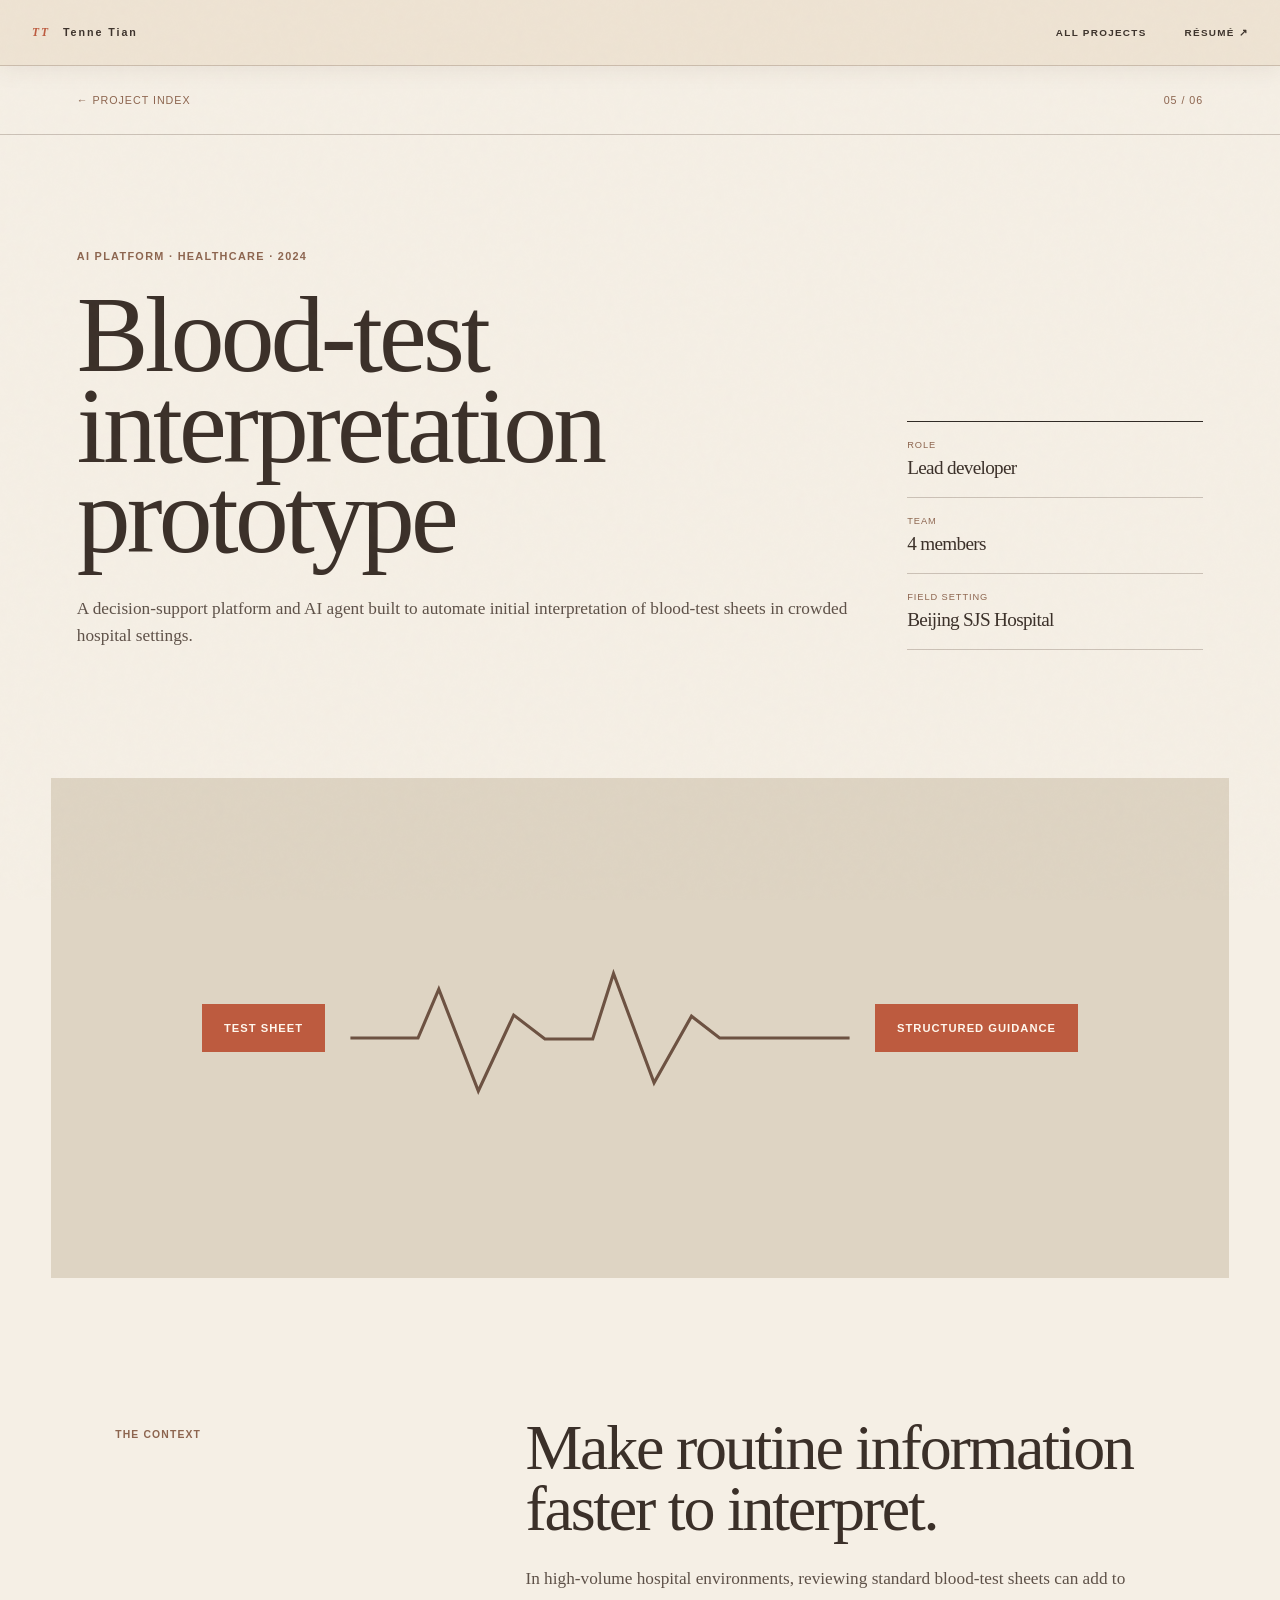
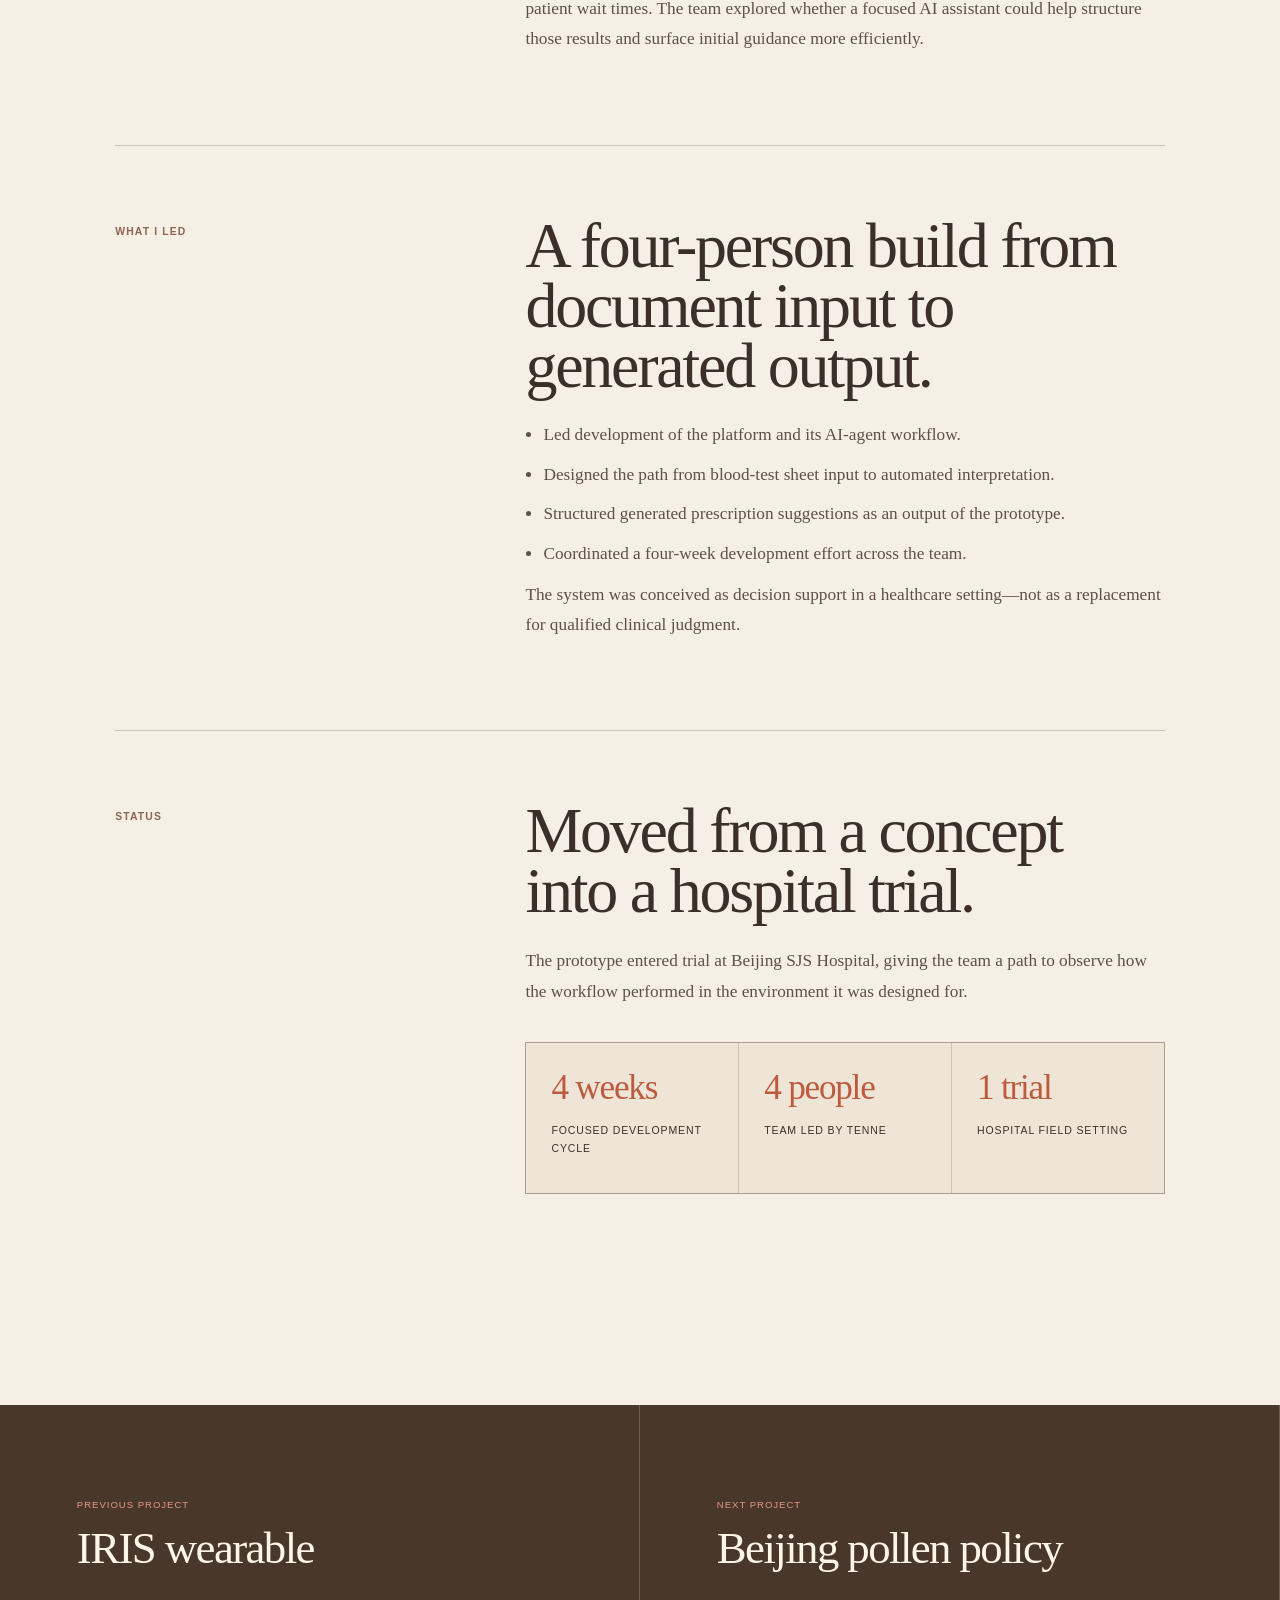
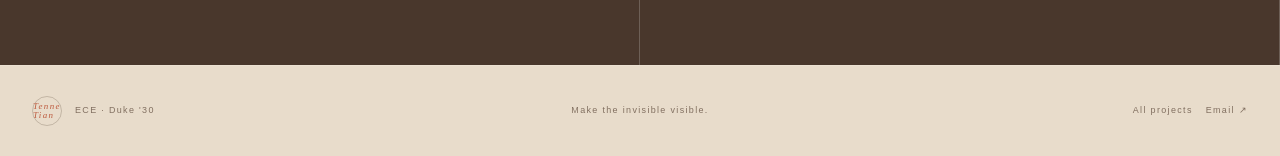
==== projects/blood-test-platform.html @ 82295b36 "Create Renaissance humanist visual theme" ====
<!doctype html><html lang="en"><head><meta charset="UTF-8"><meta name="viewport" content="width=device-width,initial-scale=1"><meta name="description" content="Tenne Tian's AI-assisted blood-test interpretation prototype."><title>Blood-Test Platform — Tenne Tian</title><link rel="icon" href="../assets/favicon.svg"><link rel="stylesheet" href="../styles.css?v=8"><link rel="stylesheet" href="project.css?v=3"><link rel="stylesheet" href="../renaissance.css?v=1"><script src="../script.js?v=7" defer></script></head><body class="project-page"><div class="scroll-progress"></div><header class="site-header"><a class="wordmark" href="../index.html"><span class="wordmark-mark">TT</span><span>Tenne Tian</span></a><nav><a href="../index.html#projects">All projects</a><a class="nav-cta" href="../TenneTian-Resume.pdf" target="_blank">Résumé ↗</a></nav></header><main><div class="project-breadcrumb"><a href="../index.html#projects">← Project index</a><span>05 / 06</span></div><section class="project-hero"><div><p class="project-kicker">AI platform · Healthcare · 2024</p><h1>Blood-test interpretation prototype</h1><p class="project-lede">A decision-support platform and AI agent built to automate initial interpretation of blood-test sheets in crowded hospital settings.</p></div><aside class="project-facts"><div><span>Role</span><strong>Lead developer</strong></div><div><span>Team</span><strong>4 members</strong></div><div><span>Field setting</span><strong>Beijing SJS Hospital</strong></div></aside></section><div class="project-visual system-visual medical"><span>Test sheet</span><svg viewBox="0 0 500 180"><path d="M10 100h65l20-47 38 98 34-73 30 23h46l20-63 39 105 36-64 27 21h125"/></svg><span>Structured guidance</span></div><div class="case-body"><section class="case-row"><p class="case-label">The context</p><div class="case-copy"><h2>Make routine information faster to interpret.</h2><p>In high-volume hospital environments, reviewing standard blood-test sheets can add to patient wait times. The team explored whether a focused AI assistant could help structure those results and surface initial guidance more efficiently.</p></div></section><section class="case-row"><p class="case-label">What I led</p><div class="case-copy"><h2>A four-person build from document input to generated output.</h2><ul><li>Led development of the platform and its AI-agent workflow.</li><li>Designed the path from blood-test sheet input to automated interpretation.</li><li>Structured generated prescription suggestions as an output of the prototype.</li><li>Coordinated a four-week development effort across the team.</li></ul><p>The system was conceived as decision support in a healthcare setting—not as a replacement for qualified clinical judgment.</p></div></section><section class="case-row"><p class="case-label">Status</p><div class="case-copy"><h2>Moved from a concept into a hospital trial.</h2><p>The prototype entered trial at Beijing SJS Hospital, giving the team a path to observe how the workflow performed in the environment it was designed for.</p><div class="fact-grid"><div><strong>4 weeks</strong><span>focused development cycle</span></div><div><strong>4 people</strong><span>team led by Tenne</span></div><div><strong>1 trial</strong><span>hospital field setting</span></div></div></div></section></div><nav class="project-next"><a href="iris.html"><span>Previous project</span><strong>IRIS wearable</strong></a><a href="pollen-policy.html"><span>Next project</span><strong>Beijing pollen policy</strong></a></nav></main><footer><div><strong>Tenne Tian</strong><span>ECE · Duke '30</span></div><p>Make the invisible visible.</p><div class="footer-links"><a href="../index.html#projects">All projects</a><a href="mailto:tenne.tian@duke.edu">Email ↗</a></div></footer></body></html>
---- styles.css ----
:root{--bg:#080d18;--bg2:#0d1423;--panel:#101927;--ink:#e7e9e5;--muted:#8a92a0;--line:rgba(190,202,219,.18);--line2:rgba(190,202,219,.1);--acid:#d7ff48;--blue:#83a7ff;--paper:#e8e8e2;--dark:#080d18;--serif:"Iowan Old Style",Baskerville,"Times New Roman",serif;--sans:Inter,"Helvetica Neue",Arial,sans-serif;--mono:"SFMono-Regular",Consolas,"Liberation Mono",monospace}*{box-sizing:border-box}html{scroll-behavior:smooth}body{margin:0;color:var(--ink);background:var(--bg);font-family:var(--sans);-webkit-font-smoothing:antialiased}body:before{content:"";position:fixed;inset:0;z-index:100;pointer-events:none;opacity:.025;background-image:url("data:image/svg+xml,%3Csvg viewBox='0 0 180 180' xmlns='http://www.w3.org/2000/svg'%3E%3Cfilter id='n'%3E%3CfeTurbulence type='fractalNoise' baseFrequency='.9' numOctaves='3' stitchTiles='stitch'/%3E%3C/filter%3E%3Crect width='100%25' height='100%25' filter='url(%23n)' opacity='.7'/%3E%3C/svg%3E")}a{color:inherit;text-decoration:none}img{display:block;width:100%}button{font:inherit}.sr-only{position:absolute;width:1px;height:1px;padding:0;margin:-1px;overflow:hidden;clip:rect(0,0,0,0);white-space:nowrap;border:0}.skip-link{position:fixed;top:10px;left:10px;z-index:200;padding:10px 15px;color:var(--dark);background:var(--acid);transform:translateY(-160%)}.skip-link:focus{transform:none}.scroll-progress{position:fixed;top:0;left:0;z-index:200;width:0;height:2px;background:var(--acid)}.grid-surface{background-image:linear-gradient(var(--line2) 1px,transparent 1px),linear-gradient(90deg,var(--line2) 1px,transparent 1px);background-size:56px 56px}.site-header{position:sticky;top:0;z-index:60;height:66px;display:flex;align-items:center;justify-content:space-between;padding:0 32px;background:rgba(5,8,14,.94);backdrop-filter:blur(16px);border-bottom:1px solid var(--line)}.wordmark{display:flex;align-items:center;gap:13px;font:500 .67rem/1 var(--mono);letter-spacing:.23em}.wordmark-box{display:grid;place-items:center;width:32px;height:32px;border:1px solid var(--line);font-size:.6rem;letter-spacing:0}.site-header nav{display:flex;gap:38px;font:500 .62rem/1 var(--mono);letter-spacing:.2em;text-transform:uppercase}.site-header nav a{transition:color .2s}.site-header nav a:hover{color:var(--acid)}.menu-toggle{display:none;padding:8px;border:0;background:transparent}.menu-toggle>span:not(.sr-only){display:block;width:24px;height:1px;margin:5px 0;background:var(--ink)}
.hero{position:relative;min-height:calc(100vh - 66px);display:grid;place-items:center;overflow:hidden;border-bottom:1px solid var(--line)}.corner{position:absolute;width:18px;height:18px}.corner:before,.corner:after{content:"";position:absolute;background:var(--muted)}.corner:before{width:18px;height:1px}.corner:after{width:1px;height:18px}.corner-tl{top:24px;left:24px}.corner-tr{top:24px;right:24px;transform:rotate(90deg)}.corner-bl{bottom:24px;left:24px;transform:rotate(-90deg)}.corner-br{right:24px;bottom:24px;transform:rotate(180deg)}.figure-label{position:absolute;inset:26px 32px auto;display:flex;justify-content:space-between;color:#68717f;font:500 .59rem/1 var(--mono);letter-spacing:.2em}.hero-core{position:relative;z-index:2;width:min(850px,82vw);padding:80px 0;text-align:center}.eyebrow{margin:0 0 32px;color:#9aa3b0;font:500 .69rem/1.5 var(--mono);letter-spacing:.28em}.hero h1,.about h2,.competition h2,.contact h2{margin:0;font-family:var(--serif);font-weight:400;letter-spacing:-.05em}.hero h1{font-size:clamp(5rem,10.5vw,10.5rem);line-height:.85}.hero h1 em,.about h2 em,.competition h2 em,.contact h2 em{color:#a7acb4;font-weight:400}.signal-rule{display:flex;align-items:center;justify-content:center;gap:13px;margin:55px auto 35px}.signal-rule span{width:135px;height:1px;background:var(--line)}.signal-rule i{width:8px;height:8px;border:1px solid #77808d;transform:rotate(45deg)}.hero-lede{max-width:690px;margin:0 auto 42px;color:#c4c8ca;font-family:var(--serif);font-size:clamp(1.15rem,2vw,1.55rem);line-height:1.45}.hero-actions{display:flex;align-items:center;justify-content:center;gap:10px}.pill{display:inline-flex;align-items:center;justify-content:center;min-height:42px;padding:0 23px;border:1px solid var(--line);border-radius:99px;color:#aab1bc;font:500 .62rem/1 var(--mono);letter-spacing:.18em;transition:color .2s,border .2s,background .2s}.pill:hover{color:var(--ink);border-color:#667080}.pill-primary{color:var(--dark);background:var(--acid);border-color:var(--acid)}.pill-primary:hover{color:var(--dark);background:#e4ff7a}.round-link{display:grid;place-items:center;width:42px;height:42px;border:1px solid var(--line);border-radius:50%;font-family:var(--mono);color:#aab1bc}.schematic{position:absolute;opacity:.52}.schematic svg{width:100%;fill:none;stroke:#77808d;stroke-width:1}.schematic-left{left:2.5%;top:15%;width:19vw}.schematic-right{right:2%;bottom:9%;width:27vw}.learn-more{position:absolute;bottom:25px;left:50%;display:flex;flex-direction:column;align-items:center;gap:11px;transform:translateX(-50%);color:#667080;font:500 .55rem/1 var(--mono);letter-spacing:.2em}.learn-more i{display:grid;place-items:center;width:34px;height:34px;border:1px solid var(--line);border-radius:50%;font-style:normal}.photo-ribbon{overflow:hidden;padding:26px 0;border-bottom:1px solid var(--line);background:#05080e}.photo-ribbon>p{margin:0 0 16px;padding-left:32px;color:#697281;font:500 .55rem/1 var(--mono);letter-spacing:.2em}.ribbon-track{display:flex;width:max-content;gap:8px;animation:marquee 38s linear infinite}.ribbon-track img{width:260px;height:110px;object-fit:cover;filter:grayscale(1) contrast(1.1);opacity:.62}@keyframes marquee{to{transform:translateX(-50%)}}
.section{position:relative;padding:clamp(110px,13vw,190px) 32px;border-bottom:1px solid var(--line)}.about-grid{max-width:1180px;margin:auto;display:grid;grid-template-columns:.78fr 1.22fr;gap:clamp(55px,9vw,130px);align-items:center}.portrait-frame{margin:0;padding:10px;border:1px solid var(--line)}.portrait-frame img{height:610px;object-fit:cover;object-position:55% center;filter:grayscale(.9) contrast(1.05)}.portrait-frame figcaption{padding:12px 3px 3px;color:#697281;font:500 .55rem/1 var(--mono);letter-spacing:.15em}.about-copy .eyebrow{margin-bottom:20px}.about-copy h2{font-size:clamp(4rem,7vw,7.4rem);line-height:.9}.about-copy>p:not(.eyebrow){margin:38px 0;color:#abb1ba;font-family:var(--serif);font-size:1.18rem;line-height:1.65}.about-copy h3{margin:55px 0 10px;font:500 .68rem/1 var(--mono);letter-spacing:.19em;text-transform:uppercase}.roles{margin:0;padding:0;border-top:1px solid var(--line);list-style:none}.roles li{display:grid;grid-template-columns:45px 1fr;padding:18px 0;border-bottom:1px solid var(--line)}.roles>li>span{color:#68717e;font:500 .65rem/1 var(--mono)}.roles div{display:flex;justify-content:space-between;gap:20px}.roles strong{font-family:var(--serif);font-size:1.05rem;font-weight:400}.roles small{color:#68717e;font:500 .55rem/1.4 var(--mono);letter-spacing:.09em}.text-arrow{display:inline-flex;justify-content:space-between;gap:60px;margin-top:36px;padding-bottom:8px;border-bottom:1px solid var(--line);color:#aeb5bf;font:500 .62rem/1 var(--mono);letter-spacing:.14em}.text-arrow span{color:var(--acid)}
.projects{background-color:#09080a;background-image:linear-gradient(rgba(131,80,75,.08) 1px,transparent 1px),linear-gradient(90deg,rgba(131,80,75,.08) 1px,transparent 1px);background-size:56px 56px}.project-controls{max-width:1216px;margin:0 auto 70px;display:flex;justify-content:space-between;align-items:flex-end;gap:35px;padding:30px 0;border-block:1px solid var(--line)}.control-label{margin:0 0 12px;color:#68717e;font:500 .55rem/1 var(--mono);letter-spacing:.19em}.filters{display:flex;gap:8px;flex-wrap:wrap}.filter,.year-filter{min-height:37px;padding:0 16px;border:1px solid var(--line);border-radius:99px;color:#87909d;background:transparent;cursor:pointer;font:500 .58rem/1 var(--mono);letter-spacing:.12em;transition:all .2s}.filter:hover,.year-filter:hover,.filter.is-active,.year-filter.is-active{color:var(--dark);background:var(--paper);border-color:var(--paper)}.year-group{max-width:1216px;margin:0 auto 90px}.year-group[hidden]{display:none}.year-heading{display:flex;align-items:baseline;gap:18px;margin-bottom:30px;padding-bottom:10px;border-bottom:1px solid var(--line)}.year-heading h2{margin:0;font-family:var(--serif);font-size:2.8rem;font-weight:400}.year-heading span{color:#697281;font:500 .55rem/1 var(--mono);letter-spacing:.17em}.project-grid{display:grid;grid-template-columns:repeat(3,1fr);border-top:1px solid var(--line);border-left:1px solid var(--line)}.project-card{min-width:0;border-right:1px solid var(--line);border-bottom:1px solid var(--line);background:rgba(5,8,13,.58)}.project-card[hidden]{display:none}.project-open{width:100%;height:100%;display:flex;flex-direction:column;padding:0;border:0;color:inherit;background:transparent;text-align:left;cursor:pointer}.project-media{position:relative;height:220px;overflow:hidden;border-bottom:1px solid var(--line);background:#0c121c}.project-media img{height:100%;object-fit:cover;filter:saturate(.68) brightness(.68) contrast(1.1);transition:filter .3s,transform .5s}.project-card:hover .project-media img{filter:saturate(.95) brightness(.82);transform:scale(1.025)}.badge{position:absolute;left:10px;top:10px;max-width:calc(100% - 20px);padding:7px 10px;border:1px solid var(--line);border-radius:99px;color:#d8dce1;background:rgba(5,8,13,.86);font:500 .52rem/1 var(--mono);letter-spacing:.11em}.project-summary{display:flex;flex:1;flex-direction:column;padding:24px 20px 20px}.project-summary h3{margin:0 0 12px;font-family:var(--serif);font-size:1.55rem;font-weight:400}.project-summary p{display:-webkit-box;overflow:hidden;-webkit-line-clamp:3;-webkit-box-orient:vertical;min-height:66px;margin:0 0 22px;color:#a7adb5;font-family:var(--serif);font-size:.98rem;line-height:1.45}.tags{display:flex;gap:6px;flex-wrap:wrap}.tags span{padding:5px 7px;border:1px solid var(--line);color:#78818e;font:500 .5rem/1 var(--mono);letter-spacing:.08em}.details-cue{display:flex;justify-content:space-between;margin-top:auto;padding-top:26px;color:#6e7783;font:500 .55rem/1 var(--mono);letter-spacing:.12em}.details-cue i{color:var(--acid);font-style:normal;transition:transform .2s}.project-card:hover .details-cue i{transform:translate(3px,-3px)}.diagram-media{display:grid;place-items:center}.mini-flow{display:flex;align-items:center;gap:6px;padding:20px}.mini-flow span{padding:9px;color:var(--dark);background:var(--acid);font:700 .5rem/1 var(--mono);letter-spacing:.08em}.mini-flow i{color:var(--blue);font-style:normal}.quote-media{display:flex;align-items:center;padding:35px;background:var(--acid)}.quote-media blockquote{margin:15px 0 0;color:var(--dark);font-family:var(--serif);font-size:1.55rem;line-height:1.05}.quote-media .badge{color:var(--ink);background:var(--dark)}.medical-media{background:#dce5f6}.medical-media svg{width:85%;fill:none;stroke:#173568;stroke-width:3}.medical-media .badge{color:var(--ink);background:var(--dark)}.no-results{max-width:1216px;margin:auto;padding:70px 0;text-align:center;color:#77808d;font:500 .62rem/1 var(--mono);letter-spacing:.18em}
.competition{background-color:#0a101c}.competition-heading{max-width:1216px;margin:0 auto 65px;display:grid;grid-template-columns:1.3fr .7fr;gap:70px;align-items:end}.competition-heading h2{font-size:clamp(4rem,7vw,7.5rem);line-height:.88}.competition-heading>p{margin:0;color:#8c95a2;font-family:var(--serif);font-size:1.08rem;line-height:1.6}.competition-grid{max-width:1216px;margin:auto;display:grid;grid-template-columns:repeat(4,1fr);grid-auto-rows:230px;gap:10px}.photo-slot{position:relative;margin:0;overflow:hidden;border:1px solid var(--line);background:#0d1522}.photo-slot.slot-wide{grid-column:span 2}.photo-slot.slot-tall{grid-row:span 2}.photo-slot img{height:100%;object-fit:cover;filter:grayscale(.65) saturate(.7)}.photo-slot figcaption{position:absolute;left:10px;bottom:10px;padding:7px 9px;color:#d8dce1;background:rgba(5,8,13,.85);font:500 .5rem/1 var(--mono);letter-spacing:.1em}.placeholder{position:absolute;inset:0;display:flex;flex-direction:column;align-items:center;justify-content:center;background-image:linear-gradient(45deg,transparent 49.7%,var(--line) 50%,transparent 50.3%),linear-gradient(-45deg,transparent 49.7%,var(--line) 50%,transparent 50.3%)}.placeholder:before,.placeholder:after{content:"";position:absolute;background:var(--line)}.placeholder:before{width:1px;height:46px}.placeholder:after{width:46px;height:1px}.placeholder span{position:absolute;left:12px;top:12px;color:#68717e;font:500 .62rem/1 var(--mono)}.placeholder p{margin:0 0 8px;color:#929aa6;font:500 .58rem/1 var(--mono);letter-spacing:.15em}.placeholder small{color:#596270;font:500 .48rem/1 var(--mono);letter-spacing:.13em}.contact{position:relative;min-height:650px;display:grid;place-items:center;padding:120px 30px}.contact-core{max-width:1040px;text-align:center}.contact h2{margin-bottom:50px;font-size:clamp(4rem,8vw,8.7rem);line-height:.88}.contact-core>div{display:flex;justify-content:center;gap:10px}footer{display:grid;grid-template-columns:1fr 1fr 1fr;gap:20px;align-items:center;padding:30px 32px;border-top:1px solid var(--line);color:#697281;font:500 .56rem/1 var(--mono);letter-spacing:.15em}footer>div:first-child,footer>div:last-child{display:flex;align-items:center;gap:13px}footer>div:last-child{justify-content:flex-end}footer strong{display:grid;place-items:center;width:30px;height:30px;border:1px solid var(--line);color:#adb4be;font-weight:500}footer p{margin:0;text-align:center}
.project-dialog{width:min(1040px,calc(100vw - 40px));max-height:calc(100vh - 40px);padding:0;border:1px solid #3a4452;color:var(--ink);background:#0b121e;box-shadow:0 30px 100px #000}.project-dialog::backdrop{background:rgba(0,0,0,.76);backdrop-filter:blur(5px)}.dialog-close{position:sticky;float:right;top:18px;right:18px;z-index:4;width:42px;height:42px;border:1px solid var(--line);border-radius:50%;color:var(--ink);background:#111a28;cursor:pointer;font-size:1.5rem}.dialog-content{padding:clamp(35px,6vw,80px)}.modal-kicker{margin-bottom:25px;color:var(--acid);font:500 .62rem/1 var(--mono);letter-spacing:.16em}.dialog-content>h2{max-width:800px;margin:0;font-family:var(--serif);font-size:clamp(3.3rem,7vw,7rem);font-weight:400;line-height:.88;letter-spacing:-.05em}.modal-lede{max-width:760px;margin:28px 0 45px;color:#aeb4bc;font-family:var(--serif);font-size:1.35rem;line-height:1.5}.modal-image{height:min(50vw,500px);object-fit:cover;margin-bottom:45px;border:1px solid var(--line)}.modal-columns{display:grid;grid-template-columns:1fr 1fr;gap:45px;padding-top:35px;border-top:1px solid var(--line)}.modal-columns h3{margin:0 0 14px;color:#87909c;font:500 .6rem/1 var(--mono);letter-spacing:.15em;text-transform:uppercase}.modal-columns p,.modal-columns li{color:#b3b9c0;font-family:var(--serif);font-size:1.05rem;line-height:1.65}.modal-columns ul{margin:0;padding-left:18px}.modal-link{display:inline-flex;margin-top:35px;padding-bottom:7px;border-bottom:1px solid var(--acid);color:var(--acid);font:500 .62rem/1 var(--mono);letter-spacing:.14em}.modal-system{display:flex;align-items:center;justify-content:center;gap:10px;flex-wrap:wrap;min-height:300px;margin-bottom:45px;padding:30px;border:1px solid var(--line);background:#0e1725}.modal-system span{padding:12px 15px;color:var(--dark);background:var(--acid);font:700 .55rem/1 var(--mono);letter-spacing:.09em}.modal-system i{color:var(--blue);font-style:normal}.medical-system{background:#dce5f6}.medical-system span{color:var(--ink);background:white}.medical-system i{color:#173568}.reveal{opacity:0;transform:translateY(20px);transition:opacity .65s,transform .65s}.reveal[data-delay="1"]{transition-delay:.08s}.reveal[data-delay="2"]{transition-delay:.16s}.reveal.is-visible{opacity:1;transform:none}
@media(max-width:1000px){.schematic{opacity:.25}.about-grid{grid-template-columns:1fr}.portrait-frame{max-width:600px}.portrait-frame img{height:520px}.project-grid{grid-template-columns:1fr 1fr}.competition-grid{grid-template-columns:repeat(3,1fr)}.competition-heading{grid-template-columns:1fr}}
@media(max-width:720px){.site-header{height:60px;padding:0 18px}.menu-toggle{display:block}.site-header nav{position:fixed;inset:60px 0 auto;display:none;flex-direction:column;gap:0;padding:18px;background:#070b13;border-bottom:1px solid var(--line)}.site-header nav.is-open{display:flex}.site-header nav a{padding:14px;border-bottom:1px solid var(--line)}.figure-label{inset:18px 20px auto;font-size:.5rem}.hero{min-height:calc(100svh - 60px)}.hero-core{width:88vw}.hero h1{font-size:clamp(4.3rem,22vw,7rem)}.hero-lede{font-size:1.08rem}.hero-actions{flex-wrap:wrap}.schematic-left{width:42vw;top:9%;left:-12%}.schematic-right{width:55vw;right:-12%;bottom:8%}.signal-rule span{width:80px}.photo-ribbon>p{padding-left:20px}.section{padding:110px 20px}.portrait-frame img{height:440px}.about-copy h2{font-size:4.2rem}.roles div{flex-direction:column;gap:7px}.project-controls{align-items:flex-start;flex-direction:column}.project-grid{grid-template-columns:1fr}.project-media{height:250px}.competition-grid{grid-template-columns:1fr 1fr;grid-auto-rows:180px}.photo-slot.slot-wide{grid-column:span 2}.competition-heading h2{font-size:4.1rem}.placeholder p{max-width:130px;text-align:center;line-height:1.45}.modal-columns{grid-template-columns:1fr}.modal-system i{display:none}footer{grid-template-columns:1fr;justify-items:start;gap:18px}footer p{text-align:left}footer>div:last-child{justify-content:flex-start;flex-wrap:wrap}.project-dialog{width:calc(100vw - 20px);max-height:calc(100vh - 20px)}.dialog-content{padding:35px 24px}.dialog-content>h2{font-size:3.35rem}}
@media(prefers-reduced-motion:reduce){html{scroll-behavior:auto}*,*:before,*:after{animation-duration:.01ms!important;animation-iteration-count:1!important;transition-duration:.01ms!important}.reveal{opacity:1;transform:none}}

/* Cinematic homepage — footage can be extended by adding another video and cue. */
.site-header{position:fixed;inset:0 0 auto;background:linear-gradient(to bottom,rgba(3,6,11,.82),rgba(3,6,11,.48));border-bottom-color:rgba(255,255,255,.12)}
section[id]{scroll-margin-top:66px}
.video-hero{min-height:100svh;background:#05080e;isolation:isolate}
.video-stage,.video-shade,.hero-video{position:absolute;inset:0}
.video-stage{z-index:-3;overflow:hidden;background:#111827}
.hero-video{width:100%;height:100%;object-fit:cover;object-position:center;opacity:0;transition:opacity 1s ease;filter:saturate(.78) contrast(1.08)}
.hero-video.is-active{opacity:1}
.video-shade{z-index:-2;background:linear-gradient(90deg,rgba(2,5,10,.64),rgba(2,5,10,.3) 48%,rgba(2,5,10,.52)),linear-gradient(to top,rgba(3,7,13,.78),transparent 47%,rgba(3,7,13,.36))}
.video-hero:after{content:"";position:absolute;inset:0;z-index:-1;background-image:linear-gradient(rgba(255,255,255,.045) 1px,transparent 1px),linear-gradient(90deg,rgba(255,255,255,.045) 1px,transparent 1px);background-size:64px 64px;mix-blend-mode:soft-light;pointer-events:none}
.hero-figure{top:94px;color:rgba(255,255,255,.56)}
.video-hero .hero-core{width:min(1150px,88vw);padding:130px 0 180px;text-shadow:0 3px 30px rgba(0,0,0,.38)}
.video-hero .eyebrow{margin-bottom:24px;color:rgba(255,255,255,.75)}
.video-hero h1{max-width:1150px;margin:auto;font-size:clamp(4.6rem,8.9vw,9.5rem);line-height:.83;color:#fff}
.video-hero h1 em{display:inline;color:#fff;font-style:italic}
.hero-name{margin:30px 0 15px;color:#fff;font-family:var(--serif);font-size:clamp(1.65rem,3vw,2.7rem);font-variant:small-caps;letter-spacing:.05em}
.video-hero .hero-lede{max-width:720px;margin-bottom:34px;color:rgba(255,255,255,.87);font-size:clamp(1rem,1.65vw,1.28rem)}
.video-hero .pill{border-color:rgba(255,255,255,.38);color:#fff;background:rgba(4,8,14,.22);backdrop-filter:blur(8px)}
.video-hero .pill-primary{color:var(--dark);background:var(--acid);border-color:var(--acid);text-shadow:none}
.footage-controls{position:absolute;left:32px;bottom:28px;z-index:4;display:flex;align-items:center;gap:20px}
.footage-toggle{display:grid;place-items:center;width:38px;height:38px;border:1px solid rgba(255,255,255,.32);border-radius:50%;color:#fff;background:rgba(3,7,13,.4);cursor:pointer;font:600 .7rem/1 var(--mono);backdrop-filter:blur(8px)}
.footage-track{display:flex;gap:20px}
.footage-cue{width:170px;display:grid;grid-template-columns:24px 1fr;gap:5px 8px;align-items:center;padding:0;border:0;color:rgba(255,255,255,.55);background:transparent;cursor:pointer;text-align:left;font:500 .52rem/1 var(--mono);letter-spacing:.12em}
.footage-cue span{grid-row:1/3}
.footage-cue i{position:relative;display:block;height:1px;overflow:hidden;background:rgba(255,255,255,.28)}
.footage-cue i:after{content:"";position:absolute;inset:0 auto 0 0;width:var(--video-progress,0%);background:var(--acid)}
.footage-cue em{font-style:normal;white-space:nowrap}
.footage-cue.is-active{color:#fff}
.video-hero .learn-more{bottom:25px;color:rgba(255,255,255,.65)}
.video-hero .learn-more i{border-color:rgba(255,255,255,.35)}

@media(max-width:720px){
  section[id]{scroll-margin-top:60px}
  .hero-figure{top:79px}
  .hero-figure span:first-child{display:none}
  .video-hero .hero-core{width:90vw;padding:125px 0 190px}
  .video-hero h1{font-size:clamp(3.8rem,17vw,5.7rem);line-height:.86}
  .hero-name{margin-top:24px;font-size:1.55rem}
  .video-hero .hero-lede{max-width:340px;font-size:1rem}
  .video-hero .hero-actions{gap:8px}
  .video-hero .pill{min-height:40px;padding-inline:17px;font-size:.55rem}
  .footage-controls{left:18px;right:18px;bottom:24px;gap:12px}
  .footage-track{flex:1;gap:10px}
  .footage-cue{width:auto;flex:1;grid-template-columns:18px 1fr;font-size:.46rem}
  .footage-cue em{white-space:normal;line-height:1.3}
  .video-hero .learn-more{display:none}
  .hero-video{object-position:center center}
}

@media(prefers-reduced-motion:reduce){.hero-video{transition:none}.footage-controls{display:none}}

/* Project detail image stories */
.modal-gallery{display:grid;grid-template-columns:1.45fr .8fr;grid-template-rows:repeat(2,minmax(170px,250px));gap:9px;margin-bottom:45px}.modal-gallery figure{position:relative;min-width:0;margin:0;overflow:hidden;border:1px solid var(--line);background:#070c14}.modal-gallery-feature{grid-row:span 2}.modal-gallery img{width:100%;height:100%;object-fit:cover}.modal-gallery figcaption{position:absolute;right:8px;bottom:8px;left:8px;padding:8px 10px;color:#e1e5e8;background:rgba(4,8,13,.82);font:500 .52rem/1.3 var(--mono);letter-spacing:.09em;text-transform:uppercase}
.modal-gallery .modal-system{height:100%;min-height:0;margin:0;border:0}.modal-gallery .modal-system span{padding:9px 11px}.modal-media-section{margin-top:45px;padding-top:35px;border-top:1px solid var(--line)}.modal-media-section>h3{margin:0 0 16px;color:#87909c;font:500 .6rem/1 var(--mono);letter-spacing:.15em;text-transform:uppercase}.modal-video{position:relative;overflow:hidden;aspect-ratio:16/9;border:1px solid var(--line);background:#05080d}.modal-video iframe,.modal-video-file{display:block;width:100%;aspect-ratio:16/9;border:0;background:#05080d}.modal-video-file{object-fit:contain}.youtube-fallback{position:absolute;inset:0;display:grid;place-items:center;overflow:hidden;color:white}.youtube-fallback img{position:absolute;inset:0;width:100%;height:100%;object-fit:cover;filter:brightness(.35)}.youtube-fallback span{position:relative;z-index:1;padding:14px 18px;border:1px solid rgba(255,255,255,.55);background:rgba(5,8,13,.72);font:500 .62rem/1 var(--mono);letter-spacing:.12em}.modal-resources{display:flex;gap:12px 26px;flex-wrap:wrap;margin-top:4px}.modal-resources .modal-link{margin-top:26px}
.project-gallery{display:grid;grid-template-columns:repeat(3,1fr);gap:10px;margin:35px 0}.project-gallery-two{grid-template-columns:repeat(2,1fr)}.project-gallery img{width:100%;height:clamp(220px,28vw,390px);object-fit:cover;border:1px solid var(--rule);background:#deddd8}.project-video{position:relative;overflow:hidden;aspect-ratio:16/9;margin:35px 0;border:1px solid var(--rule);background:#05080d}.project-video iframe,.project-video-file{display:block;width:100%;aspect-ratio:16/9;border:0;background:#05080d}.project-video-file{margin-top:35px;object-fit:contain}.project-resource-links{display:flex;gap:16px 35px;flex-wrap:wrap}
.resource-section{margin-top:45px;padding-top:35px;border-top:1px solid var(--line)}.resource-heading{display:flex;align-items:end;justify-content:space-between;gap:24px;margin-bottom:18px}.resource-heading h3{margin:0;color:var(--ink);font-family:var(--serif);font-size:1.8rem;font-weight:400}.resource-heading p{max-width:390px;margin:0;color:#8f98a5;font-family:var(--serif);font-size:1rem;line-height:1.45}.resource-grid{display:grid;grid-template-columns:repeat(2,1fr);gap:9px}.resource-card{position:relative;min-height:155px;display:flex;flex-direction:column;padding:22px 48px 22px 22px;border:1px solid var(--line);background:#0e1725;transition:border-color .2s,background .2s}.resource-card:hover{border-color:var(--acid);background:#121e2e}.resource-card span{margin-bottom:16px;color:var(--acid);font:500 .52rem/1 var(--mono);letter-spacing:.13em}.resource-card strong{font-family:var(--serif);font-size:1.35rem;font-weight:400}.resource-card small{margin-top:8px;color:#8f98a5;font-family:var(--serif);font-size:.88rem;line-height:1.35}.resource-card i{position:absolute;top:20px;right:20px;color:var(--acid);font-style:normal}.project-page .resource-section{border-top-color:rgba(8,13,24,.2)}.project-page .resource-heading h3{color:var(--dark)}.project-page .resource-heading p{color:#666b70}.project-page .resource-card{border-color:rgba(8,13,24,.2);color:var(--dark);background:#f1f1ec}.project-page .resource-card:hover{border-color:#365d9d;background:white}.project-page .resource-card span,.project-page .resource-card i{color:#365d9d}.project-page .resource-card small{color:#62676c}
@media(max-width:720px){.modal-gallery{grid-template-columns:1fr;grid-template-rows:280px 180px 180px}.modal-gallery-feature{grid-row:auto}.project-gallery,.project-gallery-two,.resource-grid{grid-template-columns:1fr}.project-gallery img{height:300px}.resource-heading{align-items:start;flex-direction:column}.resource-card{min-height:140px}}

/* Continuous project archive and homepage profile links */
.project-grid-continuous{max-width:1216px;margin:0 auto 90px}
.project-meta{display:block;margin-bottom:10px;color:var(--acid);font:500 .54rem/1 var(--mono);letter-spacing:.15em;text-transform:uppercase}
.hero-socials{display:flex;align-items:center;justify-content:center;gap:10px;flex-wrap:wrap;margin-top:22px}
.hero-socials a{display:grid;place-items:center;width:38px;height:38px;border:1px solid rgba(255,255,255,.35);border-radius:50%;color:rgba(255,255,255,.88);background:rgba(4,8,14,.25);backdrop-filter:blur(8px);transition:color .2s,border-color .2s,background .2s,transform .2s}
.hero-socials svg{width:17px;height:17px;fill:currentColor}
.hero-socials a:hover{color:var(--dark);border-color:var(--acid);background:var(--acid);transform:translateY(-2px)}
@media(max-width:720px){.hero-socials{gap:8px;margin-top:18px}.hero-socials a{width:35px;height:35px}.hero-socials svg{width:16px;height:16px}}
---- projects/project.css ----
.project-page{background:var(--paper)}.project-page .site-header{position:relative}.project-breadcrumb{display:flex;justify-content:space-between;gap:20px;padding:28px clamp(20px,6vw,96px);border-bottom:1px solid var(--rule);font-size:.67rem;text-transform:uppercase;letter-spacing:.09em}.project-hero{display:grid;grid-template-columns:1.45fr .55fr;gap:50px;padding:clamp(70px,9vw,130px) clamp(20px,6vw,96px) clamp(80px,10vw,150px)}.project-kicker{margin:0 0 28px;color:var(--navy2);font-size:.68rem;text-transform:uppercase;letter-spacing:.12em;font-weight:750}.project-hero h1{max-width:1050px;margin:0 0 35px;font-family:var(--display);font-size:clamp(4.2rem,8.4vw,9rem);font-weight:500;line-height:.84;letter-spacing:-.06em}.project-lede{max-width:780px;margin:0;font-size:clamp(1.1rem,1.7vw,1.5rem);line-height:1.55}.project-facts{align-self:end;border-top:1px solid var(--ink)}.project-facts div{padding:18px 0;border-bottom:1px solid var(--rule)}.project-facts span{display:block;margin-bottom:7px;color:#6b6c68;font-size:.58rem;text-transform:uppercase;letter-spacing:.1em}.project-facts strong{font-family:var(--display);font-size:1.2rem;font-weight:500}.project-visual{position:relative;min-height:620px;margin:0 clamp(20px,4vw,64px);overflow:hidden;background:var(--navy)}.project-visual>img{height:100%;object-fit:cover}.project-visual.contain>img{object-fit:contain;background:#deddd8}.visual-caption{position:absolute;left:20px;bottom:20px;max-width:320px;padding:12px 14px;color:white;background:rgba(16,34,71,.9);font-size:.65rem;line-height:1.45}.system-visual{display:flex;align-items:center;justify-content:center;gap:15px;min-height:500px;padding:50px;color:var(--acid);background:var(--navy)}.system-visual span{padding:18px 22px;background:var(--acid);color:var(--ink);font-size:.7rem;text-transform:uppercase;letter-spacing:.09em;font-weight:800}.system-visual b{color:var(--blue);font-size:1.5rem}.system-visual.medical{color:var(--navy);background:#dbe5ff}.system-visual.medical svg{width:min(520px,55%);fill:none;stroke:var(--navy);stroke-width:3}.system-visual.policy-visual{align-items:flex-start;flex-direction:column;padding:clamp(40px,8vw,120px);background:var(--acid);color:var(--navy)}.system-visual.policy-visual blockquote{max-width:1000px;margin:0;font-family:var(--display);font-size:clamp(3rem,7vw,7rem);line-height:.9;letter-spacing:-.05em}.system-visual.policy-visual p{margin:35px 0 0;font-size:.72rem;text-transform:uppercase;letter-spacing:.1em}.case-body{padding:clamp(90px,11vw,170px) clamp(20px,9vw,150px)}.case-row{display:grid;grid-template-columns:.65fr 1.35fr;gap:clamp(35px,8vw,130px);padding:70px 0;border-top:1px solid var(--ink)}.case-row:first-child{padding-top:0;border-top:0}.case-label{font-size:.65rem;text-transform:uppercase;letter-spacing:.11em;font-weight:750}.case-copy h2{max-width:830px;margin:0 0 25px;font-family:var(--display);font-size:clamp(2.8rem,5vw,5.2rem);font-weight:500;line-height:.94;letter-spacing:-.045em}.case-copy p{max-width:800px;margin:0 0 20px;font-size:1rem;line-height:1.75}.case-copy ul{max-width:800px;margin:25px 0 0;padding-left:18px}.case-copy li{margin:12px 0;line-height:1.6}.fact-grid{display:grid;grid-template-columns:repeat(3,1fr);gap:1px;margin-top:35px;background:var(--rule);border:1px solid var(--rule)}.fact-grid div{min-height:150px;padding:25px;background:var(--paper)}.fact-grid strong{display:block;margin-bottom:12px;color:var(--navy2);font-family:var(--display);font-size:2.2rem;font-weight:500}.fact-grid span{font-size:.66rem;text-transform:uppercase;letter-spacing:.08em;line-height:1.4}.flow{display:flex;align-items:center;gap:8px;flex-wrap:wrap;margin-top:35px}.flow span{padding:10px 13px;background:var(--navy);color:var(--acid);font-size:.62rem;text-transform:uppercase;letter-spacing:.08em;font-weight:750}.flow b{color:var(--navy2)}.project-external{display:inline-flex;justify-content:space-between;gap:60px;margin-top:25px;padding:15px 0;border-bottom:1px solid;font-size:.8rem;font-weight:750}.project-next{display:grid;grid-template-columns:1fr 1fr;background:var(--navy);color:white}.project-next a{min-height:260px;display:flex;flex-direction:column;justify-content:center;padding:clamp(35px,6vw,90px);border-right:1px solid rgba(255,255,255,.2);transition:background .2s}.project-next a:hover{background:var(--navy2)}.project-next span{margin-bottom:16px;color:var(--acid);font-size:.6rem;text-transform:uppercase;letter-spacing:.1em}.project-next strong{font-family:var(--display);font-size:clamp(2rem,3.5vw,3.8rem);font-weight:500;line-height:1}.project-page footer{border-top:1px solid rgba(255,255,255,.14)}@media(max-width:800px){.project-hero{grid-template-columns:1fr}.project-hero h1{font-size:clamp(3.8rem,17vw,6rem)}.project-facts{margin-top:30px}.project-visual{min-height:420px}.system-visual{min-height:420px;flex-wrap:wrap}.system-visual b{display:none}.case-row{grid-template-columns:1fr;padding:50px 0}.fact-grid{grid-template-columns:1fr}.fact-grid div{min-height:115px}.project-next{grid-template-columns:1fr}.project-next a{min-height:220px;border-right:0;border-bottom:1px solid rgba(255,255,255,.2)}}
---- renaissance.css ----
/* Renaissance humanist theme — visual overrides only; layout remains unchanged. */
:root{
  --bg:#efe7da;
  --bg2:#e7dccb;
  --panel:#f7f1e7;
  --ink:#302a25;
  --muted:#786d62;
  --line:rgba(76,58,43,.24);
  --line2:rgba(112,86,63,.09);
  --acid:#bd5b3f;
  --blue:#607264;
  --paper:#f5efe5;
  --dark:#302a25;
  --navy:#49372c;
  --navy2:#9a4f38;
  --rule:rgba(76,58,43,.25);
  --serif:Charter,"Iowan Old Style","Palatino Linotype",Palatino,"Book Antiqua",Georgia,serif;
  --display:Cochin,"Iowan Old Style",Baskerville,Georgia,serif;
  --sans:"Avenir Next",Avenir,"Gill Sans","Helvetica Neue",sans-serif;
  --mono:"Avenir Next Condensed","Gill Sans",sans-serif;
}

body{color:var(--ink);background:var(--bg);font-family:var(--sans)}
body:before{opacity:.045;background-image:url("data:image/svg+xml,%3Csvg viewBox='0 0 180 180' xmlns='http://www.w3.org/2000/svg'%3E%3Cfilter id='n'%3E%3CfeTurbulence type='fractalNoise' baseFrequency='.55' numOctaves='4' stitchTiles='stitch'/%3E%3C/filter%3E%3Crect width='100%25' height='100%25' filter='url(%23n)' opacity='.45'/%3E%3C/svg%3E")}
.grid-surface{background-image:linear-gradient(var(--line2) 1px,transparent 1px),linear-gradient(90deg,var(--line2) 1px,transparent 1px);background-size:72px 72px}
.scroll-progress{height:3px;background:var(--acid)}

.site-header{color:#3d332c;background:rgba(244,237,226,.9);border-bottom-color:rgba(91,66,48,.24);box-shadow:0 3px 24px rgba(75,52,36,.08)}
.wordmark{font-family:var(--sans);font-weight:600;letter-spacing:.18em}
.wordmark-box,.wordmark-mark{border-color:rgba(91,66,48,.4);border-radius:50%;color:var(--acid);font-family:var(--display);font-size:.72rem;font-style:italic}
.site-header nav{font-family:var(--sans);font-weight:600;letter-spacing:.13em}
.site-header nav a:hover{color:var(--acid)}
.menu-toggle>span:not(.sr-only){background:var(--ink)}

.video-hero{background:#3d3028}
.hero-video{filter:sepia(.22) saturate(.72) contrast(.96) brightness(.88)}
.video-shade{background:linear-gradient(90deg,rgba(40,25,18,.58),rgba(62,42,30,.23) 48%,rgba(35,23,17,.48)),linear-gradient(to top,rgba(39,25,18,.68),transparent 50%,rgba(40,25,18,.3))}
.video-hero:after{background-image:linear-gradient(rgba(244,225,199,.045) 1px,transparent 1px),linear-gradient(90deg,rgba(244,225,199,.045) 1px,transparent 1px);background-size:72px 72px;mix-blend-mode:screen}
.video-hero h1{font-family:var(--display);font-weight:400;letter-spacing:-.035em}
.video-hero h1 em{color:#f2cbbb}
.hero-name{font-family:var(--display);font-variant:normal;font-style:italic;letter-spacing:.015em}
.video-hero .hero-lede{color:#f5e9dc;font-family:var(--serif)}
.video-hero .eyebrow,.hero-figure{color:rgba(255,242,225,.72)}
.video-hero .pill{border-color:rgba(255,238,218,.46);border-radius:4px;color:#fff7ed;background:rgba(58,37,27,.3);font-family:var(--sans);letter-spacing:.12em}
.video-hero .pill-primary{color:#fff8ee;background:var(--acid);border-color:var(--acid)}
.video-hero .pill-primary:hover{color:#fff;background:#a94c35}
.hero-socials a{border-color:rgba(255,236,214,.5);color:#fff4e6;background:rgba(55,35,26,.3)}
.hero-socials a:hover{color:#fff7ed;border-color:var(--acid);background:var(--acid)}
.footage-toggle{border-color:rgba(255,236,214,.46);background:rgba(55,35,26,.42)}
.footage-cue{color:rgba(255,239,221,.58);font-family:var(--sans)}
.footage-cue i{background:rgba(255,236,214,.3)}
.footage-cue i:after{background:#df8b6f}
.video-hero .learn-more{color:rgba(255,239,221,.72)}
.video-hero .learn-more i{border-color:rgba(255,236,214,.42)}

.figure-label,.control-label{color:#8b7767;font-family:var(--sans);letter-spacing:.15em}
.section{border-bottom-color:var(--line)}
.projects{background-color:#efe6d8;background-image:linear-gradient(rgba(112,86,63,.08) 1px,transparent 1px),linear-gradient(90deg,rgba(112,86,63,.08) 1px,transparent 1px);background-size:72px 72px}
.project-controls{border-color:var(--line)}
.filter,.year-filter{border-color:var(--line);border-radius:4px;color:#78685b;background:rgba(255,251,244,.36);font-family:var(--sans)}
.filter:hover,.year-filter:hover,.filter.is-active,.year-filter.is-active{color:#fff9f0;background:var(--acid);border-color:var(--acid)}
.project-grid{border-color:var(--line);gap:12px;border:0}
.project-card{border:1px solid var(--line);border-radius:3px;background:rgba(249,244,235,.88);box-shadow:0 9px 30px rgba(76,54,38,.07)}
.project-media{border-bottom-color:var(--line);background:#d9c8b3}
.project-media img{filter:sepia(.15) saturate(.68) brightness(.9) contrast(.97)}
.project-card:hover .project-media img{filter:sepia(.05) saturate(.88) brightness(.97)}
.badge{border-color:rgba(255,241,224,.42);border-radius:3px;color:#fff5e9;background:rgba(61,41,30,.82);font-family:var(--sans)}
.project-meta{color:var(--acid);font-family:var(--sans);font-weight:650}
.project-summary h3{color:#392e27;font-family:var(--display);font-size:1.72rem}
.project-summary p{color:#6d6157;font-family:var(--serif);font-size:1.02rem}
.tags span{border-color:rgba(91,66,48,.24);color:#7e6c5d;font-family:var(--sans)}
.details-cue{color:#826f60;font-family:var(--sans)}
.details-cue i{color:var(--acid)}
.quote-media{background:#c97658}
.quote-media blockquote{color:#fff8ee;font-family:var(--display)}
.medical-media{background:#d8d1be}
.medical-media svg{stroke:#5b4a3e}

.about{background:#f6f0e7}
.portrait-frame{border-color:var(--line);background:#fbf7ef;box-shadow:0 15px 45px rgba(75,52,36,.08)}
.portrait-frame img{filter:sepia(.18) saturate(.72) contrast(.96)}
.portrait-frame figcaption,.roles small,.roles>li>span{color:#8b7666;font-family:var(--sans)}
.about-copy h2,.competition h2,.contact h2{color:#3b3029;font-family:var(--display);letter-spacing:-.035em}
.about-copy h2 em,.competition h2 em,.contact h2 em{color:var(--acid)}
.about-copy>p:not(.eyebrow){color:#66594f;font-family:var(--serif);font-size:1.25rem}
.about-copy h3,.roles strong,.text-arrow{font-family:var(--sans)}
.roles,.roles li{border-color:var(--line)}
.roles strong{color:#493c33}
.text-arrow{color:#6f5e51;border-color:var(--acid)}
.text-arrow span{color:var(--acid)}

.photo-ribbon{border-color:var(--line);background:#3d3028}
.photo-ribbon>p{color:#cfb9a5;font-family:var(--sans)}
.ribbon-track img{filter:sepia(.42) saturate(.55) contrast(.93);opacity:.72}
.competition{background-color:#e6d8c6}
.competition-heading>p{color:#66594f;font-family:var(--serif);font-size:1.15rem}
.photo-slot{border-color:rgba(91,66,48,.26);background:#d8c7b3}
.photo-slot img{filter:sepia(.3) saturate(.64)}
.photo-slot figcaption{color:#fff4e7;background:rgba(61,41,30,.82);font-family:var(--sans)}
.placeholder{background-color:#eee3d4}
.placeholder p,.placeholder small,.placeholder span{color:#8c7665;font-family:var(--sans)}

.contact{background:#f7f1e7}
.contact h2{color:#3c3028}
.contact .pill{border-color:var(--line);border-radius:4px;color:#5f4d40}
.contact .pill-primary{color:#fff8ef;background:var(--acid);border-color:var(--acid)}
footer{color:#816f60;background:#e8dccb;border-color:var(--line);font-family:var(--sans)}
footer strong{color:var(--acid);border-color:var(--line);border-radius:50%;font-family:var(--display);font-style:italic}

.project-dialog{color:#3b3029;background:#f5efe5;border-color:#9f806a;box-shadow:0 30px 100px rgba(45,30,21,.44)}
.project-dialog::backdrop{background:rgba(42,28,20,.72)}
.dialog-close{color:#58463a;background:#efe4d5;border-color:var(--line)}
.modal-kicker,.modal-link,.modal-media-section>h3{color:var(--acid);font-family:var(--sans)}
.dialog-content>h2{color:#392e27;font-family:var(--display);letter-spacing:-.035em}
.modal-lede,.modal-columns p,.modal-columns li{color:#685b51;font-family:var(--serif)}
.modal-columns,.modal-media-section,.resource-section{border-color:var(--line)}
.modal-columns h3{color:#92705c;font-family:var(--sans)}
.modal-gallery figure,.modal-system,.modal-video{border-color:var(--line);background:#3e3028}
.modal-gallery img{filter:sepia(.12) saturate(.76)}
.modal-gallery figcaption{color:#fff5e9;background:rgba(61,41,30,.8);font-family:var(--sans)}
.modal-system span{color:#fff8ef;background:var(--acid)}
.resource-heading h3{color:#3b3029;font-family:var(--display)}
.resource-heading p{color:#75665b;font-family:var(--serif)}
.resource-card{color:#3b3029;border-color:var(--line);background:#efe4d5}
.resource-card:hover{border-color:var(--acid);background:#f9f4ec}
.resource-card span,.resource-card i{color:var(--acid);font-family:var(--sans)}
.resource-card strong{font-family:var(--display)}
.resource-card small{color:#75665b;font-family:var(--serif)}

.project-page{color:#3b3029;background:var(--paper);font-family:var(--sans)}
.project-page .site-header{background:#eee3d3}
.project-breadcrumb,.project-facts div,.case-row{border-color:var(--rule)}
.project-breadcrumb,.project-kicker,.project-facts span,.case-label{color:#8d654f;font-family:var(--sans)}
.project-hero h1,.case-copy h2,.project-facts strong,.fact-grid strong,.project-next strong{font-family:var(--display);letter-spacing:-.035em}
.project-lede,.case-copy p,.case-copy li{color:#5e5148;font-family:var(--serif);font-size:1.08rem}
.project-visual{background:#49372c}
.project-visual>img{filter:sepia(.12) saturate(.78)}
.visual-caption{color:#fff5e9;background:rgba(61,41,30,.86);font-family:var(--sans)}
.fact-grid{background:var(--rule);border-color:var(--rule)}
.fact-grid div{background:#efe5d7}
.fact-grid strong{color:var(--acid)}
.flow span,.system-visual span{color:#fff7ed;background:var(--acid)}
.flow b,.system-visual b{color:#8e604a}
.system-visual{color:#fff0df;background:#49372c}
.system-visual.medical{color:#49372c;background:#ded4c3}
.system-visual.medical svg{stroke:#6d5242}
.system-visual.policy-visual{color:#fff8ee;background:#b96045}
.project-external{color:var(--acid)}
.project-next{color:#fff5e9;background:#49372c}
.project-next a:hover{background:#604638}
.project-next span{color:#e49a7f}
.project-page .resource-heading h3{color:#3b3029}
.project-page .resource-card{color:#3b3029;border-color:var(--line);background:#efe4d5}
.project-page .resource-card:hover{border-color:var(--acid);background:#f9f4ec}
.project-page .resource-card span,.project-page .resource-card i{color:var(--acid)}
.project-page .resource-card small{color:#75665b}

@media(max-width:720px){
  .site-header nav{background:#f3eadf;border-color:var(--line)}
  .project-grid{gap:10px}
}
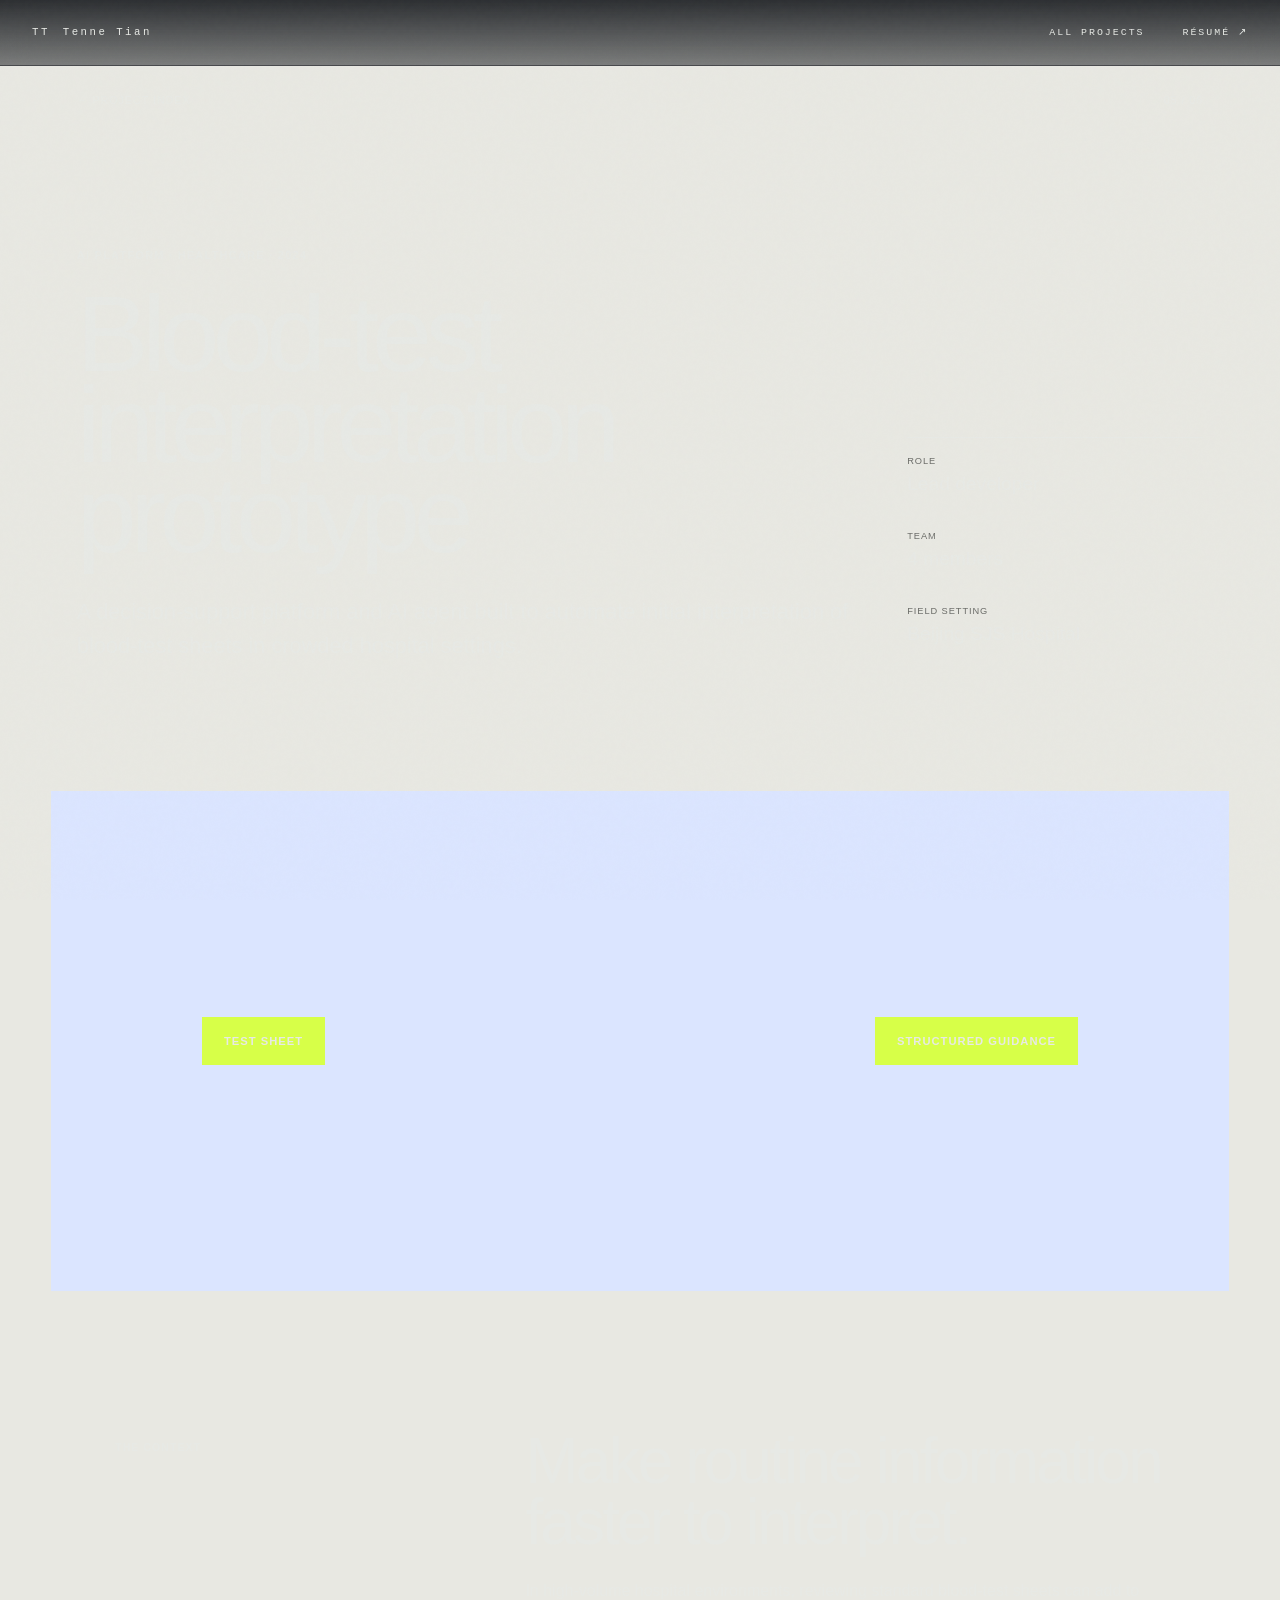
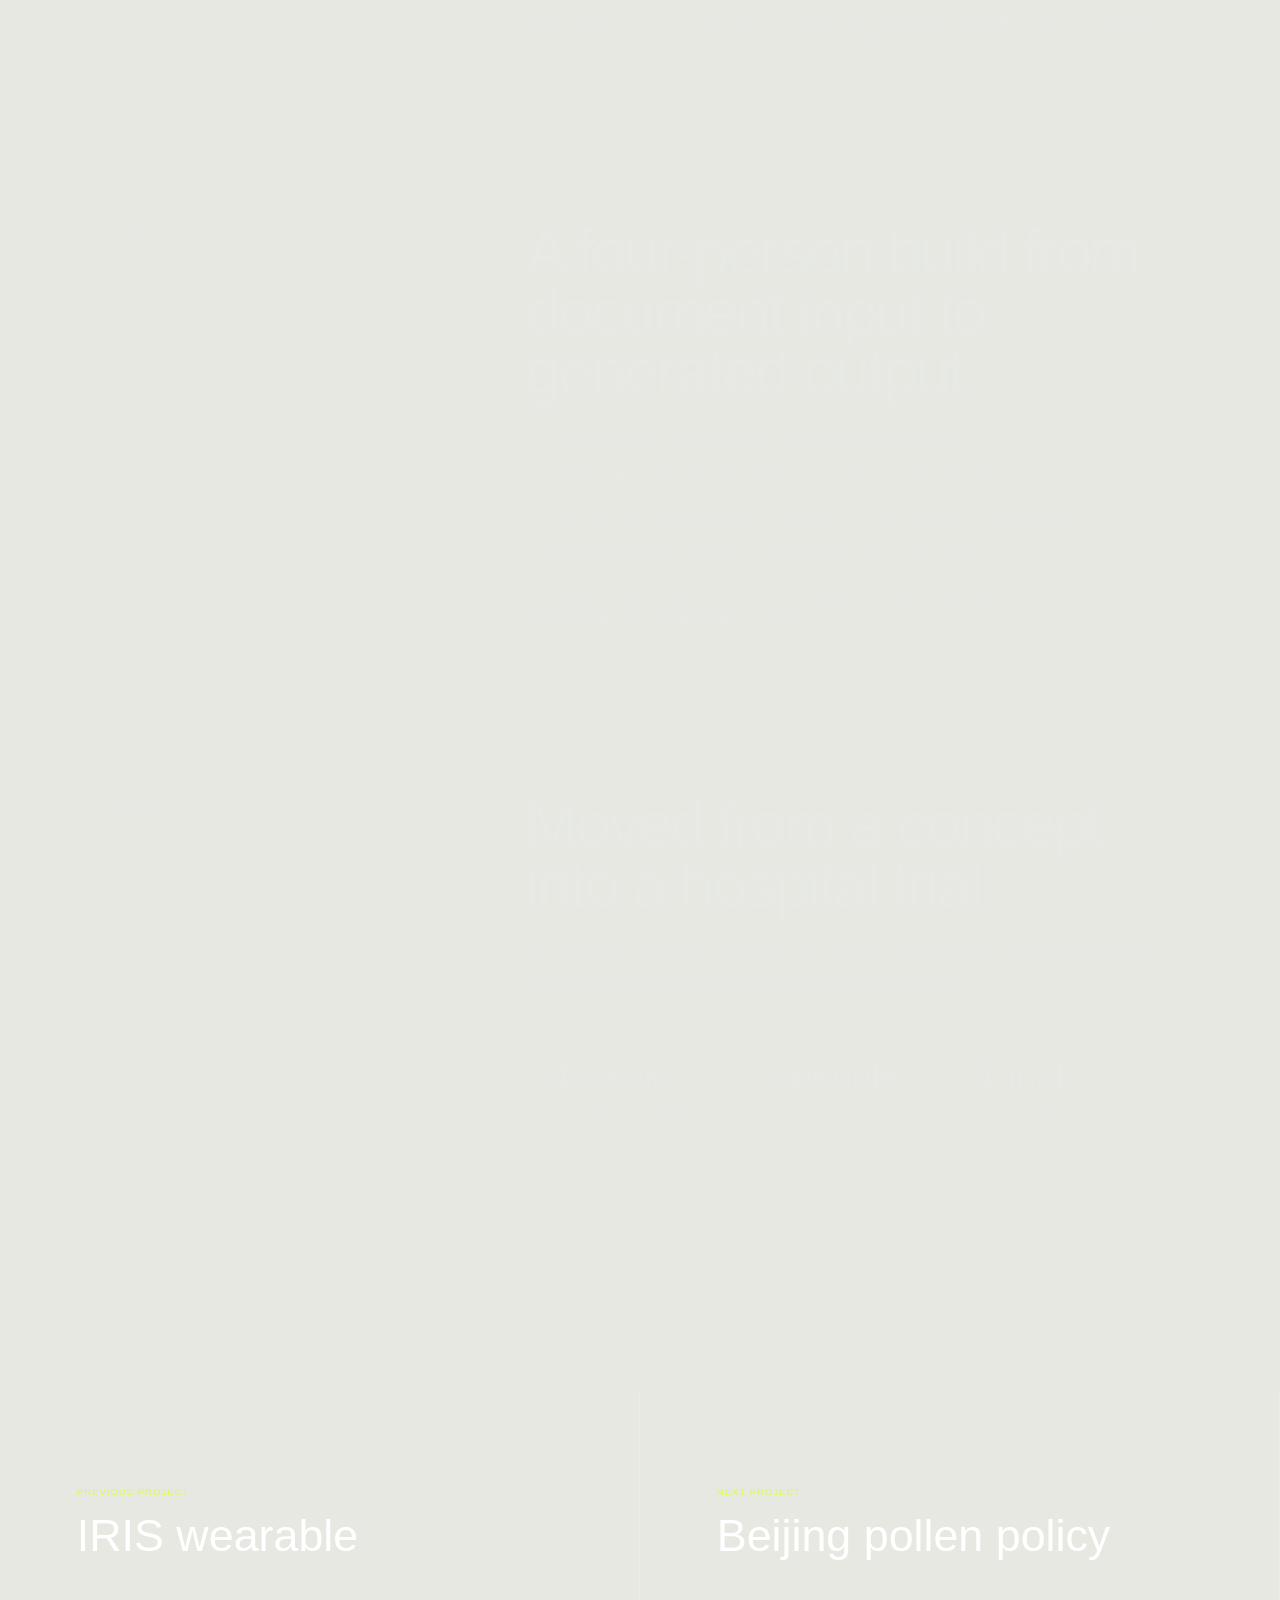
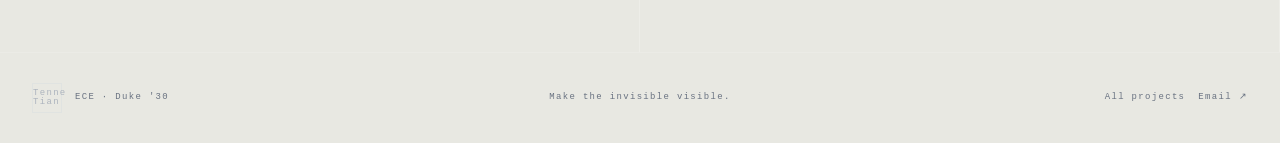
==== commit 4cddce19: "Revert "Renaissance humanist"" ====
--- a/projects/blood-test-platform.html
+++ b/projects/blood-test-platform.html
@@ -1 +1 @@
-<!doctype html><html lang="en"><head><meta charset="UTF-8"><meta name="viewport" content="width=device-width,initial-scale=1"><meta name="description" content="Tenne Tian's AI-assisted blood-test interpretation prototype."><title>Blood-Test Platform — Tenne Tian</title><link rel="icon" href="../assets/favicon.svg"><link rel="stylesheet" href="../styles.css?v=8"><link rel="stylesheet" href="project.css?v=3"><link rel="stylesheet" href="../renaissance.css?v=1"><script src="../script.js?v=7" defer></script></head><body class="project-page"><div class="scroll-progress"></div><header class="site-header"><a class="wordmark" href="../index.html"><span class="wordmark-mark">TT</span><span>Tenne Tian</span></a><nav><a href="../index.html#projects">All projects</a><a class="nav-cta" href="../TenneTian-Resume.pdf" target="_blank">Résumé ↗</a></nav></header><main><div class="project-breadcrumb"><a href="../index.html#projects">← Project index</a><span>05 / 06</span></div><section class="project-hero"><div><p class="project-kicker">AI platform · Healthcare · 2024</p><h1>Blood-test interpretation prototype</h1><p class="project-lede">A decision-support platform and AI agent built to automate initial interpretation of blood-test sheets in crowded hospital settings.</p></div><aside class="project-facts"><div><span>Role</span><strong>Lead developer</strong></div><div><span>Team</span><strong>4 members</strong></div><div><span>Field setting</span><strong>Beijing SJS Hospital</strong></div></aside></section><div class="project-visual system-visual medical"><span>Test sheet</span><svg viewBox="0 0 500 180"><path d="M10 100h65l20-47 38 98 34-73 30 23h46l20-63 39 105 36-64 27 21h125"/></svg><span>Structured guidance</span></div><div class="case-body"><section class="case-row"><p class="case-label">The context</p><div class="case-copy"><h2>Make routine information faster to interpret.</h2><p>In high-volume hospital environments, reviewing standard blood-test sheets can add to patient wait times. The team explored whether a focused AI assistant could help structure those results and surface initial guidance more efficiently.</p></div></section><section class="case-row"><p class="case-label">What I led</p><div class="case-copy"><h2>A four-person build from document input to generated output.</h2><ul><li>Led development of the platform and its AI-agent workflow.</li><li>Designed the path from blood-test sheet input to automated interpretation.</li><li>Structured generated prescription suggestions as an output of the prototype.</li><li>Coordinated a four-week development effort across the team.</li></ul><p>The system was conceived as decision support in a healthcare setting—not as a replacement for qualified clinical judgment.</p></div></section><section class="case-row"><p class="case-label">Status</p><div class="case-copy"><h2>Moved from a concept into a hospital trial.</h2><p>The prototype entered trial at Beijing SJS Hospital, giving the team a path to observe how the workflow performed in the environment it was designed for.</p><div class="fact-grid"><div><strong>4 weeks</strong><span>focused development cycle</span></div><div><strong>4 people</strong><span>team led by Tenne</span></div><div><strong>1 trial</strong><span>hospital field setting</span></div></div></div></section></div><nav class="project-next"><a href="iris.html"><span>Previous project</span><strong>IRIS wearable</strong></a><a href="pollen-policy.html"><span>Next project</span><strong>Beijing pollen policy</strong></a></nav></main><footer><div><strong>Tenne Tian</strong><span>ECE · Duke '30</span></div><p>Make the invisible visible.</p><div class="footer-links"><a href="../index.html#projects">All projects</a><a href="mailto:tenne.tian@duke.edu">Email ↗</a></div></footer></body></html>
+<!doctype html><html lang="en"><head><meta charset="UTF-8"><meta name="viewport" content="width=device-width,initial-scale=1"><meta name="description" content="Tenne Tian's AI-assisted blood-test interpretation prototype."><title>Blood-Test Platform — Tenne Tian</title><link rel="icon" href="../assets/favicon.svg"><link rel="stylesheet" href="../styles.css?v=8"><link rel="stylesheet" href="project.css?v=3"><script src="../script.js?v=7" defer></script></head><body class="project-page"><div class="scroll-progress"></div><header class="site-header"><a class="wordmark" href="../index.html"><span class="wordmark-mark">TT</span><span>Tenne Tian</span></a><nav><a href="../index.html#projects">All projects</a><a class="nav-cta" href="../TenneTian-Resume.pdf" target="_blank">Résumé ↗</a></nav></header><main><div class="project-breadcrumb"><a href="../index.html#projects">← Project index</a><span>05 / 06</span></div><section class="project-hero"><div><p class="project-kicker">AI platform · Healthcare · 2024</p><h1>Blood-test interpretation prototype</h1><p class="project-lede">A decision-support platform and AI agent built to automate initial interpretation of blood-test sheets in crowded hospital settings.</p></div><aside class="project-facts"><div><span>Role</span><strong>Lead developer</strong></div><div><span>Team</span><strong>4 members</strong></div><div><span>Field setting</span><strong>Beijing SJS Hospital</strong></div></aside></section><div class="project-visual system-visual medical"><span>Test sheet</span><svg viewBox="0 0 500 180"><path d="M10 100h65l20-47 38 98 34-73 30 23h46l20-63 39 105 36-64 27 21h125"/></svg><span>Structured guidance</span></div><div class="case-body"><section class="case-row"><p class="case-label">The context</p><div class="case-copy"><h2>Make routine information faster to interpret.</h2><p>In high-volume hospital environments, reviewing standard blood-test sheets can add to patient wait times. The team explored whether a focused AI assistant could help structure those results and surface initial guidance more efficiently.</p></div></section><section class="case-row"><p class="case-label">What I led</p><div class="case-copy"><h2>A four-person build from document input to generated output.</h2><ul><li>Led development of the platform and its AI-agent workflow.</li><li>Designed the path from blood-test sheet input to automated interpretation.</li><li>Structured generated prescription suggestions as an output of the prototype.</li><li>Coordinated a four-week development effort across the team.</li></ul><p>The system was conceived as decision support in a healthcare setting—not as a replacement for qualified clinical judgment.</p></div></section><section class="case-row"><p class="case-label">Status</p><div class="case-copy"><h2>Moved from a concept into a hospital trial.</h2><p>The prototype entered trial at Beijing SJS Hospital, giving the team a path to observe how the workflow performed in the environment it was designed for.</p><div class="fact-grid"><div><strong>4 weeks</strong><span>focused development cycle</span></div><div><strong>4 people</strong><span>team led by Tenne</span></div><div><strong>1 trial</strong><span>hospital field setting</span></div></div></div></section></div><nav class="project-next"><a href="iris.html"><span>Previous project</span><strong>IRIS wearable</strong></a><a href="pollen-policy.html"><span>Next project</span><strong>Beijing pollen policy</strong></a></nav></main><footer><div><strong>Tenne Tian</strong><span>ECE · Duke '30</span></div><p>Make the invisible visible.</p><div class="footer-links"><a href="../index.html#projects">All projects</a><a href="mailto:tenne.tian@duke.edu">Email ↗</a></div></footer></body></html>
